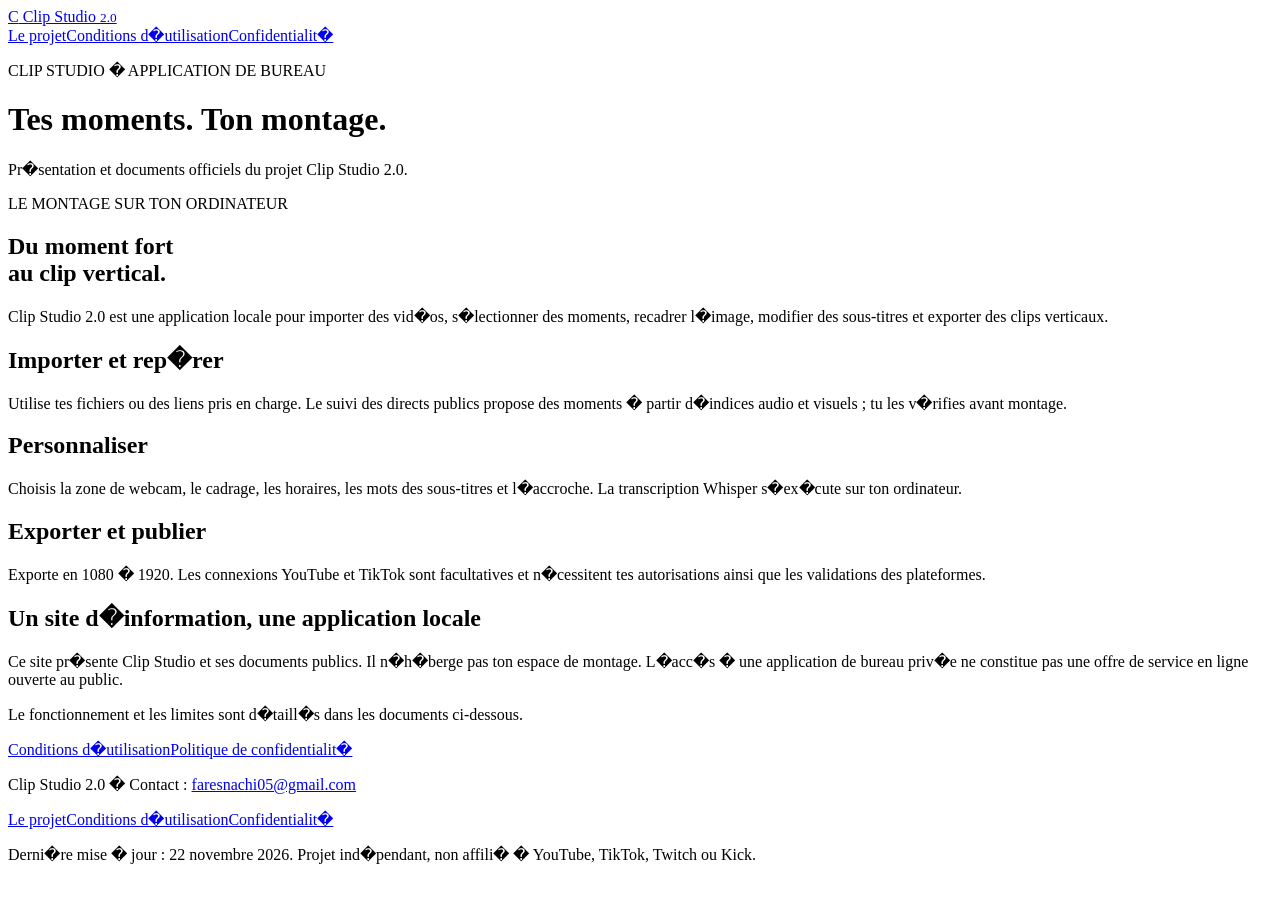
==== index.html @ af4cb778 "Publish Clip Studio information and policies" ====
<!doctype html><html lang="fr"><head><meta charset="utf-8"><meta name="viewport" content="width=device-width,initial-scale=1"><meta name="description" content="Pr�sentation et documents officiels du projet Clip Studio 2.0."><title>Tes moments. Ton montage. � Clip Studio 2.0</title><link rel="stylesheet" href="/style.css"></head><body><header><a href="/" class="brand"><span class="logo">C</span> Clip Studio <small>2.0</small></a><nav><a href="/">Le projet</a><a href="/conditions/">Conditions d�utilisation</a><a href="/confidentialite/">Confidentialit�</a></nav></header><main><p class="eyebrow">CLIP STUDIO � APPLICATION DE BUREAU</p><h1>Tes moments. Ton montage.</h1><p class="lead">Pr�sentation et documents officiels du projet Clip Studio 2.0.</p><section class="intro"><span class="badge">LE MONTAGE SUR TON ORDINATEUR</span><h2>Du moment fort<br>au clip vertical.</h2><p>Clip Studio 2.0 est une application locale pour importer des vid�os, s�lectionner des moments, recadrer l�image, modifier des sous-titres et exporter des clips verticaux.</p></section><div class="cards"><section><h2>Importer et rep�rer</h2><p>Utilise tes fichiers ou des liens pris en charge. Le suivi des directs publics propose des moments � partir d�indices audio et visuels ; tu les v�rifies avant montage.</p></section><section><h2>Personnaliser</h2><p>Choisis la zone de webcam, le cadrage, les horaires, les mots des sous-titres et l�accroche. La transcription Whisper s�ex�cute sur ton ordinateur.</p></section><section><h2>Exporter et publier</h2><p>Exporte en 1080 � 1920. Les connexions YouTube et TikTok sont facultatives et n�cessitent tes autorisations ainsi que les validations des plateformes.</p></section></div><section><h2>Un site d�information, une application locale</h2><p>Ce site pr�sente Clip Studio et ses documents publics. Il n�h�berge pas ton espace de montage. L�acc�s � une application de bureau priv�e ne constitue pas une offre de service en ligne ouverte au public.</p><p>Le fonctionnement et les limites sont d�taill�s dans les documents ci-dessous.</p><div class="buttons"><a class="button" href="/conditions/">Conditions d�utilisation</a><a class="button secondary" href="/confidentialite/">Politique de confidentialit�</a></div></section></main><footer><p>Clip Studio 2.0 � Contact : <a href="mailto:faresnachi05@gmail.com">faresnachi05@gmail.com</a></p><nav><a href="/">Le projet</a><a href="/conditions/">Conditions d�utilisation</a><a href="/confidentialite/">Confidentialit�</a></nav><p class="fine">Derni�re mise � jour : 22 novembre 2026. Projet ind�pendant, non affili� � YouTube, TikTok, Twitch ou Kick.</p></footer></body></html>
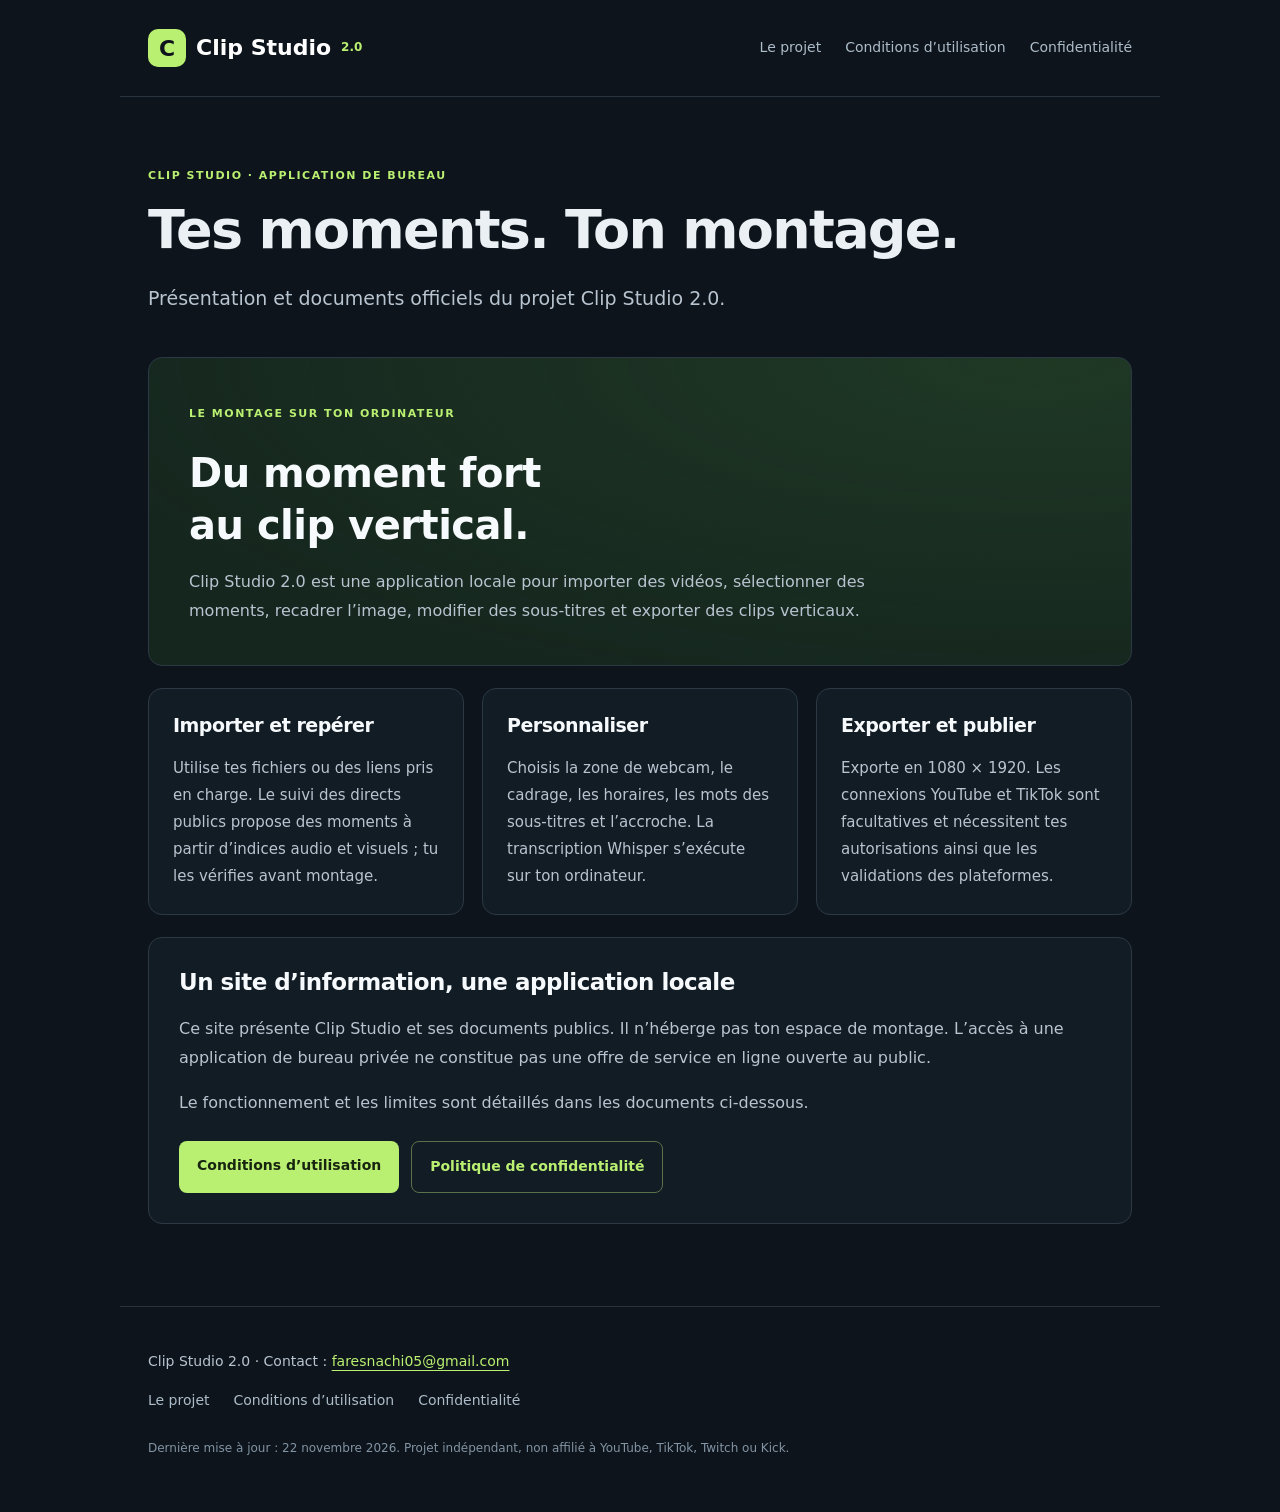
==== commit a9406e8b: "Preserve French UTF-8 characters in public pages" ====
--- a/index.html
+++ b/index.html
@@ -1 +1 @@
-<!doctype html><html lang="fr"><head><meta charset="utf-8"><meta name="viewport" content="width=device-width,initial-scale=1"><meta name="description" content="Pr�sentation et documents officiels du projet Clip Studio 2.0."><title>Tes moments. Ton montage. � Clip Studio 2.0</title><link rel="stylesheet" href="/style.css"></head><body><header><a href="/" class="brand"><span class="logo">C</span> Clip Studio <small>2.0</small></a><nav><a href="/">Le projet</a><a href="/conditions/">Conditions d�utilisation</a><a href="/confidentialite/">Confidentialit�</a></nav></header><main><p class="eyebrow">CLIP STUDIO � APPLICATION DE BUREAU</p><h1>Tes moments. Ton montage.</h1><p class="lead">Pr�sentation et documents officiels du projet Clip Studio 2.0.</p><section class="intro"><span class="badge">LE MONTAGE SUR TON ORDINATEUR</span><h2>Du moment fort<br>au clip vertical.</h2><p>Clip Studio 2.0 est une application locale pour importer des vid�os, s�lectionner des moments, recadrer l�image, modifier des sous-titres et exporter des clips verticaux.</p></section><div class="cards"><section><h2>Importer et rep�rer</h2><p>Utilise tes fichiers ou des liens pris en charge. Le suivi des directs publics propose des moments � partir d�indices audio et visuels ; tu les v�rifies avant montage.</p></section><section><h2>Personnaliser</h2><p>Choisis la zone de webcam, le cadrage, les horaires, les mots des sous-titres et l�accroche. La transcription Whisper s�ex�cute sur ton ordinateur.</p></section><section><h2>Exporter et publier</h2><p>Exporte en 1080 � 1920. Les connexions YouTube et TikTok sont facultatives et n�cessitent tes autorisations ainsi que les validations des plateformes.</p></section></div><section><h2>Un site d�information, une application locale</h2><p>Ce site pr�sente Clip Studio et ses documents publics. Il n�h�berge pas ton espace de montage. L�acc�s � une application de bureau priv�e ne constitue pas une offre de service en ligne ouverte au public.</p><p>Le fonctionnement et les limites sont d�taill�s dans les documents ci-dessous.</p><div class="buttons"><a class="button" href="/conditions/">Conditions d�utilisation</a><a class="button secondary" href="/confidentialite/">Politique de confidentialit�</a></div></section></main><footer><p>Clip Studio 2.0 � Contact : <a href="mailto:faresnachi05@gmail.com">faresnachi05@gmail.com</a></p><nav><a href="/">Le projet</a><a href="/conditions/">Conditions d�utilisation</a><a href="/confidentialite/">Confidentialit�</a></nav><p class="fine">Derni�re mise � jour : 22 novembre 2026. Projet ind�pendant, non affili� � YouTube, TikTok, Twitch ou Kick.</p></footer></body></html>+<!doctype html><html lang="fr"><head><meta charset="utf-8"><meta name="viewport" content="width=device-width,initial-scale=1"><meta name="description" content="Présentation et documents officiels du projet Clip Studio 2.0."><title>Tes moments. Ton montage. · Clip Studio 2.0</title><link rel="stylesheet" href="/style.css"></head><body><header><a href="/" class="brand"><span class="logo">C</span> Clip Studio <small>2.0</small></a><nav><a href="/">Le projet</a><a href="/conditions/">Conditions d’utilisation</a><a href="/confidentialite/">Confidentialité</a></nav></header><main><p class="eyebrow">CLIP STUDIO · APPLICATION DE BUREAU</p><h1>Tes moments. Ton montage.</h1><p class="lead">Présentation et documents officiels du projet Clip Studio 2.0.</p><section class="intro"><span class="badge">LE MONTAGE SUR TON ORDINATEUR</span><h2>Du moment fort<br>au clip vertical.</h2><p>Clip Studio 2.0 est une application locale pour importer des vidéos, sélectionner des moments, recadrer l’image, modifier des sous-titres et exporter des clips verticaux.</p></section><div class="cards"><section><h2>Importer et repérer</h2><p>Utilise tes fichiers ou des liens pris en charge. Le suivi des directs publics propose des moments à partir d’indices audio et visuels ; tu les vérifies avant montage.</p></section><section><h2>Personnaliser</h2><p>Choisis la zone de webcam, le cadrage, les horaires, les mots des sous-titres et l’accroche. La transcription Whisper s’exécute sur ton ordinateur.</p></section><section><h2>Exporter et publier</h2><p>Exporte en 1080 × 1920. Les connexions YouTube et TikTok sont facultatives et nécessitent tes autorisations ainsi que les validations des plateformes.</p></section></div><section><h2>Un site d’information, une application locale</h2><p>Ce site présente Clip Studio et ses documents publics. Il n’héberge pas ton espace de montage. L’accès à une application de bureau privée ne constitue pas une offre de service en ligne ouverte au public.</p><p>Le fonctionnement et les limites sont détaillés dans les documents ci-dessous.</p><div class="buttons"><a class="button" href="/conditions/">Conditions d’utilisation</a><a class="button secondary" href="/confidentialite/">Politique de confidentialité</a></div></section></main><footer><p>Clip Studio 2.0 · Contact : <a href="mailto:faresnachi05@gmail.com">faresnachi05@gmail.com</a></p><nav><a href="/">Le projet</a><a href="/conditions/">Conditions d’utilisation</a><a href="/confidentialite/">Confidentialité</a></nav><p class="fine">Dernière mise à jour : 22 novembre 2026. Projet indépendant, non affilié à YouTube, TikTok, Twitch ou Kick.</p></footer></body></html>
--- a/style.css
+++ b/style.css
@@ -0,0 +1 @@
+*{box-sizing:border-box}html{color-scheme:dark}body{margin:0;background:#0d141b;color:#eaf0f3;font-family:system-ui,Segoe UI,sans-serif;line-height:1.8}a{color:#baf071;text-underline-offset:4px}header,footer,main{max-width:1040px;margin:auto;padding:28px}header{display:flex;align-items:center;justify-content:space-between;gap:24px;border-bottom:1px solid #29333d}nav{display:flex;gap:24px;flex-wrap:wrap;font-size:14px}nav a{text-decoration:none;color:#adbcc9}nav a:hover{color:#baf071}.brand{font-size:22px;font-weight:800;display:flex;align-items:center;gap:10px;color:#fff;text-decoration:none;white-space:nowrap}.brand small{font-size:12px;color:#baf071}.logo{background:#baf071;color:#0d141b;border-radius:10px;width:38px;height:38px;display:grid;place-items:center}main{padding-top:58px;padding-bottom:60px}h1{font-size:clamp(32px,5vw,54px);line-height:1.12;letter-spacing:-1.7px;margin:15px 0 20px}h2{font-size:23px;line-height:1.3;letter-spacing:-.5px;color:#f7fafc;margin:0 0 17px}p,li{font-size:16px;color:#b8c4d0}.lead{font-size:19px;max-width:760px;margin-bottom:42px}.eyebrow,.badge{font-size:11px;font-weight:700;color:#baf071;letter-spacing:1.5px}section{padding:30px;border:1px solid #2c3944;border-radius:14px;background:#121c25;margin:22px 0}section a{overflow-wrap:anywhere}section p:last-child{margin-bottom:0}.intro{background:radial-gradient(ellipse at 90% 0,#345c3355,transparent 80%),#15261e;padding:40px}.intro h2{font-size:40px;margin-top:20px}.intro p{max-width:690px}.cards{display:grid;grid-template-columns:repeat(3,1fr);gap:18px}.cards section{padding:24px;margin:0}.cards h2{font-size:19px}.cards p{font-size:15px}.buttons{display:flex;gap:12px;flex-wrap:wrap;margin-top:24px}.button{display:inline-block;background:#baf071;color:#172510;border-radius:8px;padding:12px 18px;text-decoration:none;font-weight:700;font-size:14px}.secondary{background:transparent;border:1px solid #5b714b;color:#baf071}footer{border-top:1px solid #29333d;padding-bottom:40px}footer p{font-size:14px}.fine{font-size:12px;color:#8294a4;margin-top:25px}@media(max-width:720px){header{align-items:start;flex-direction:column}nav{gap:14px;font-size:13px}main{padding-top:32px}.cards{grid-template-columns:1fr}.cards section{padding:25px}section,.intro{padding:25px}.intro h2{font-size:32px}footer p{overflow-wrap:anywhere}}
